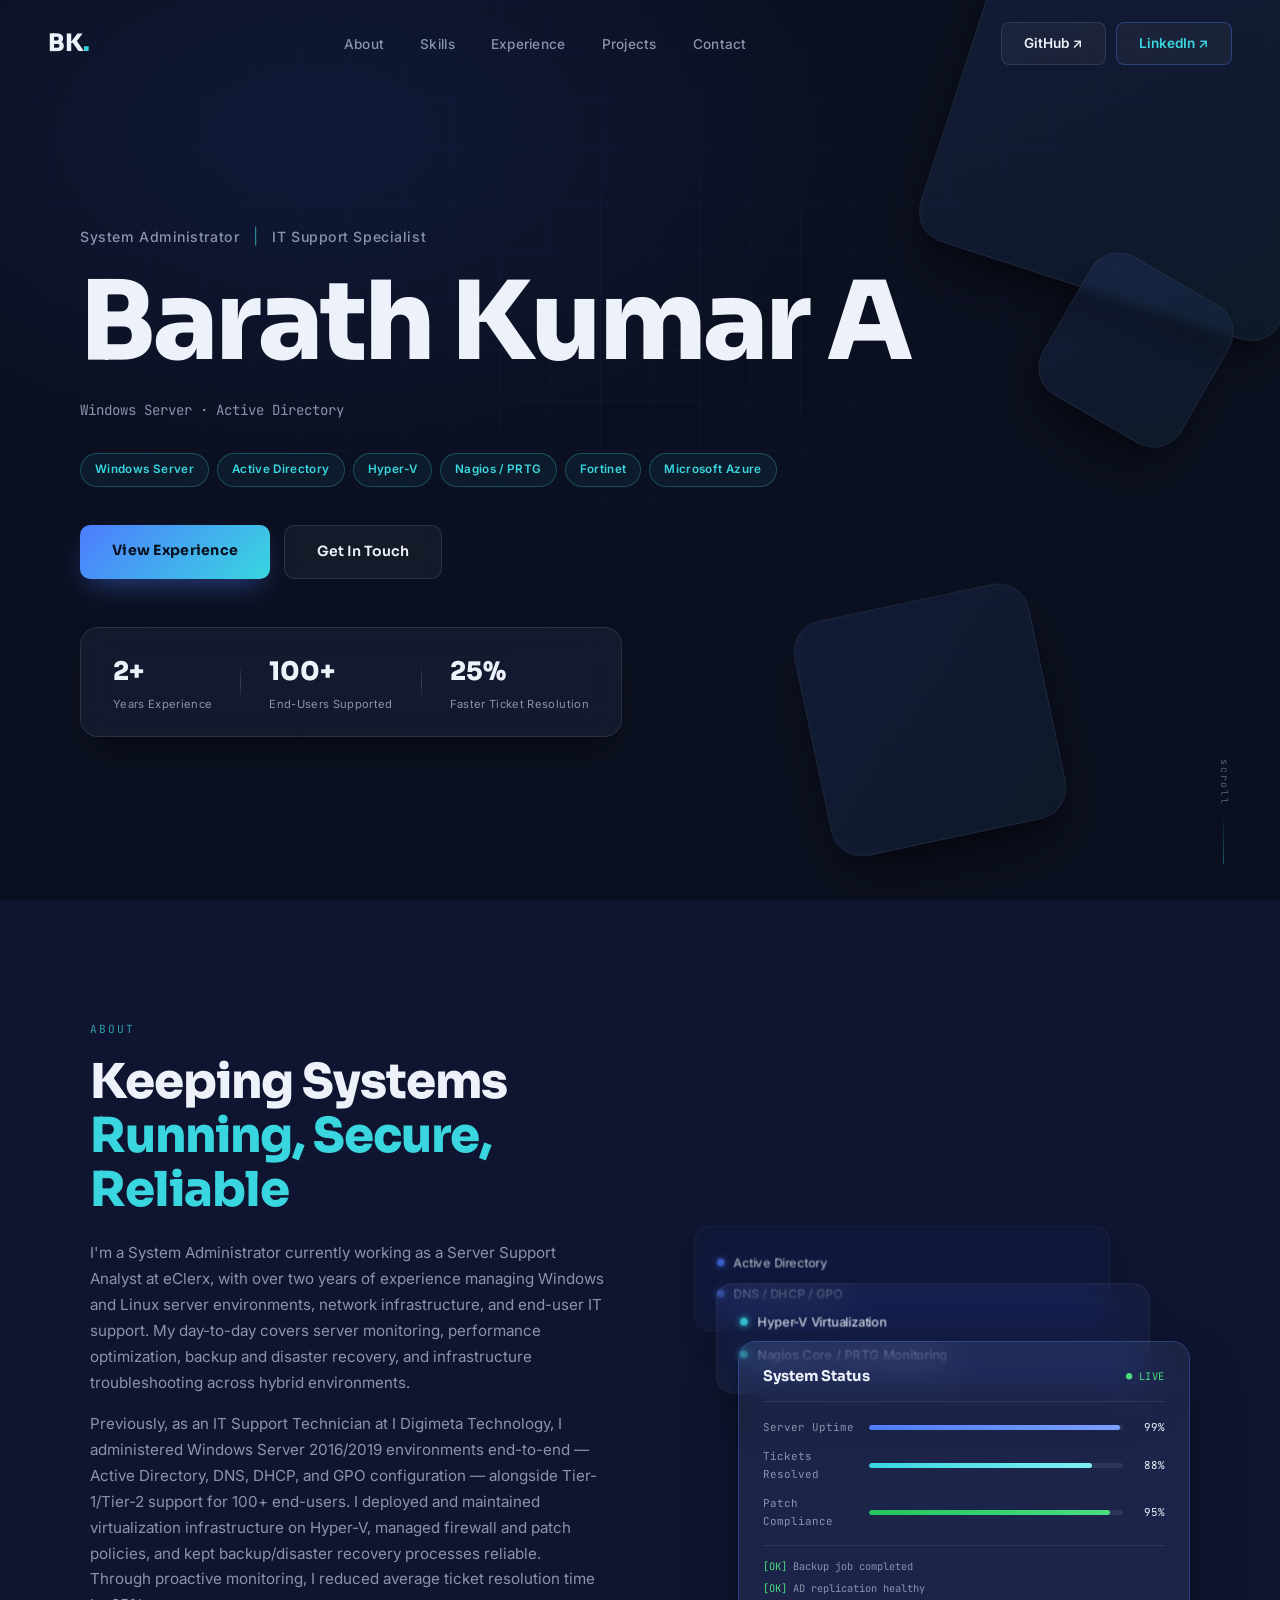
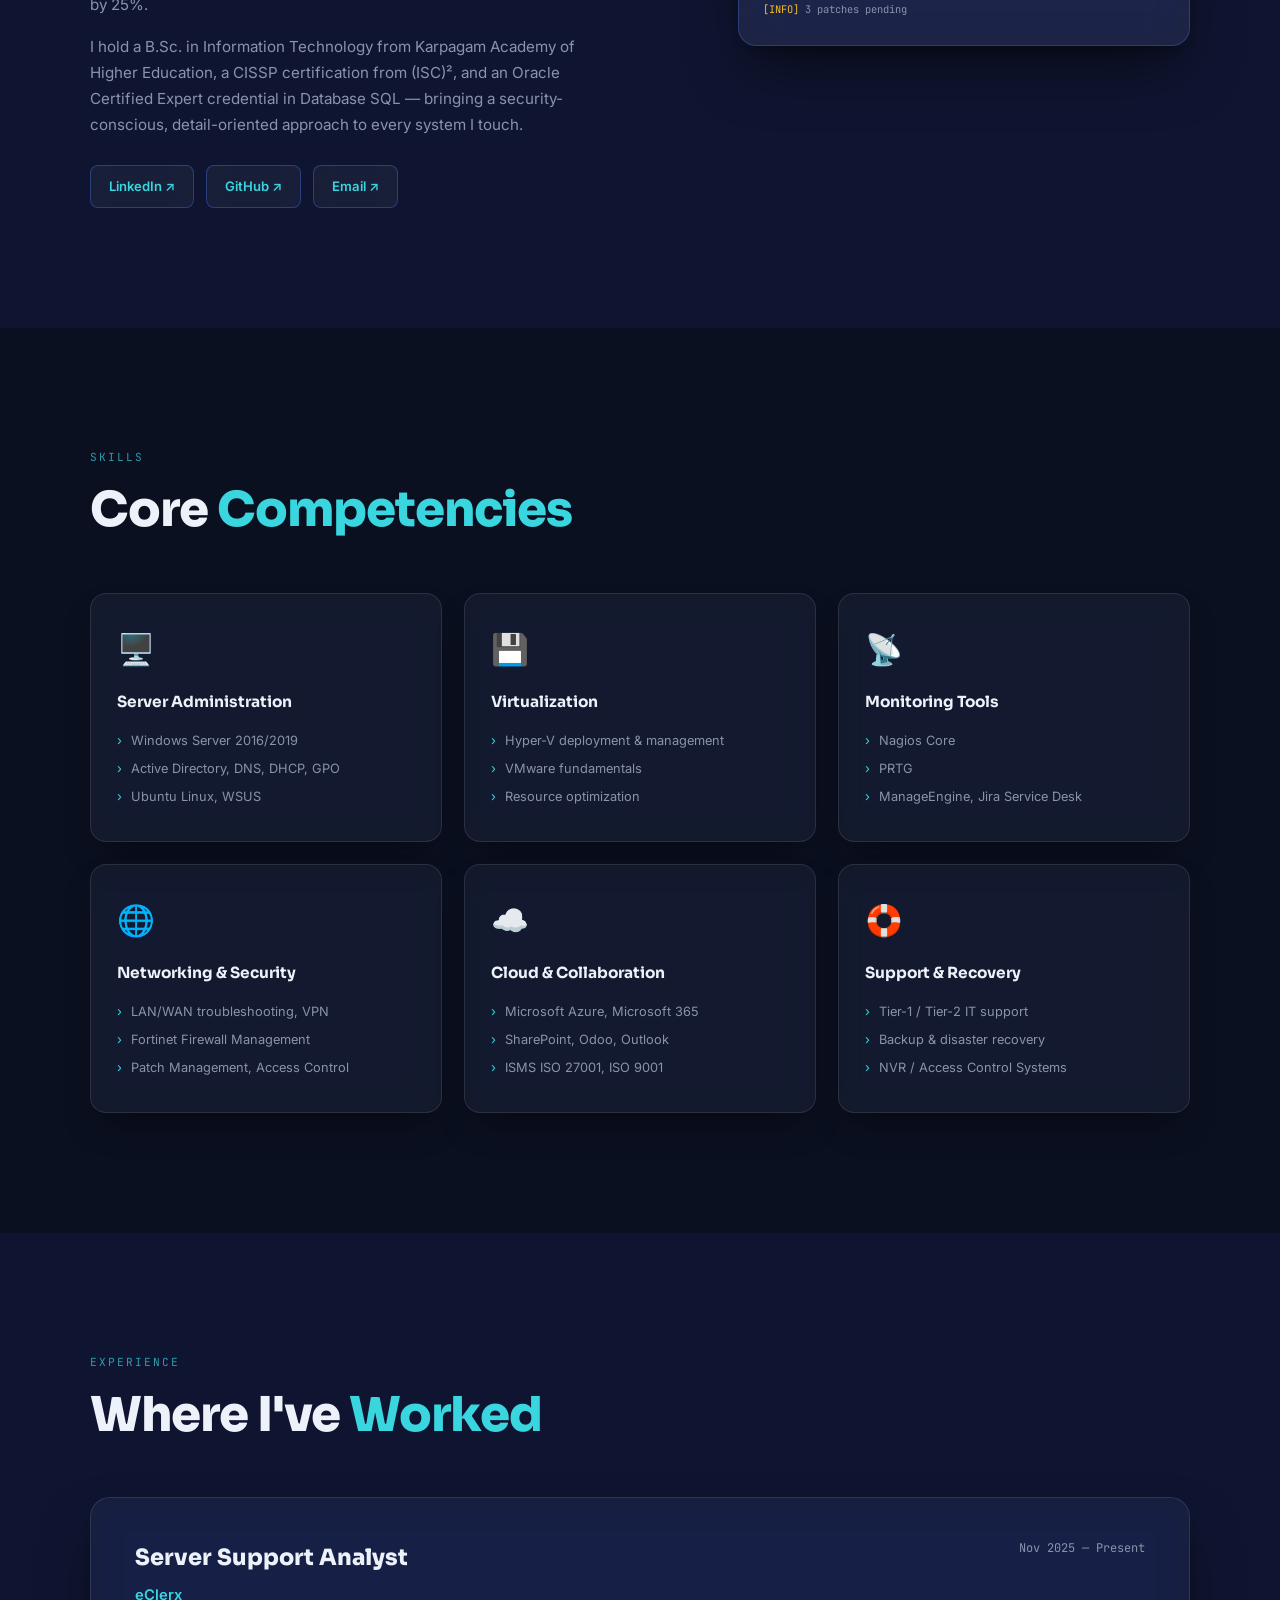
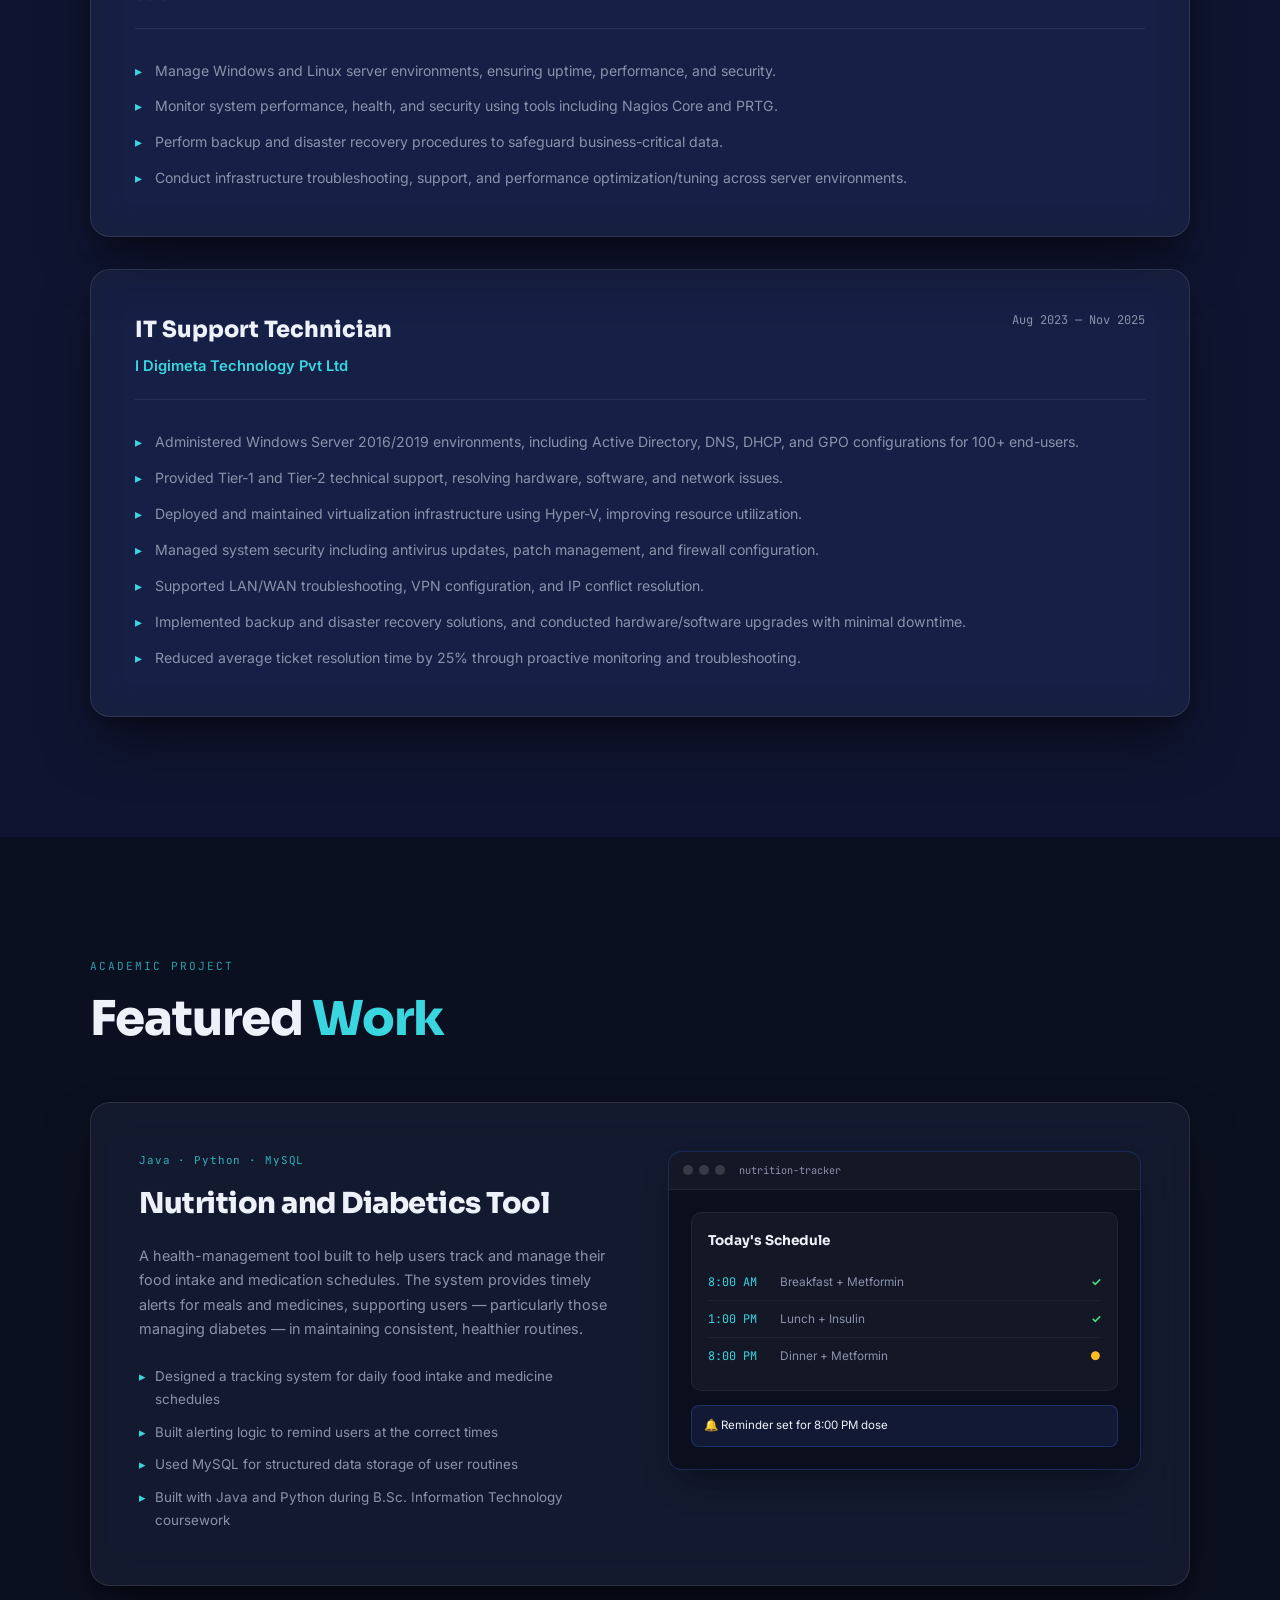
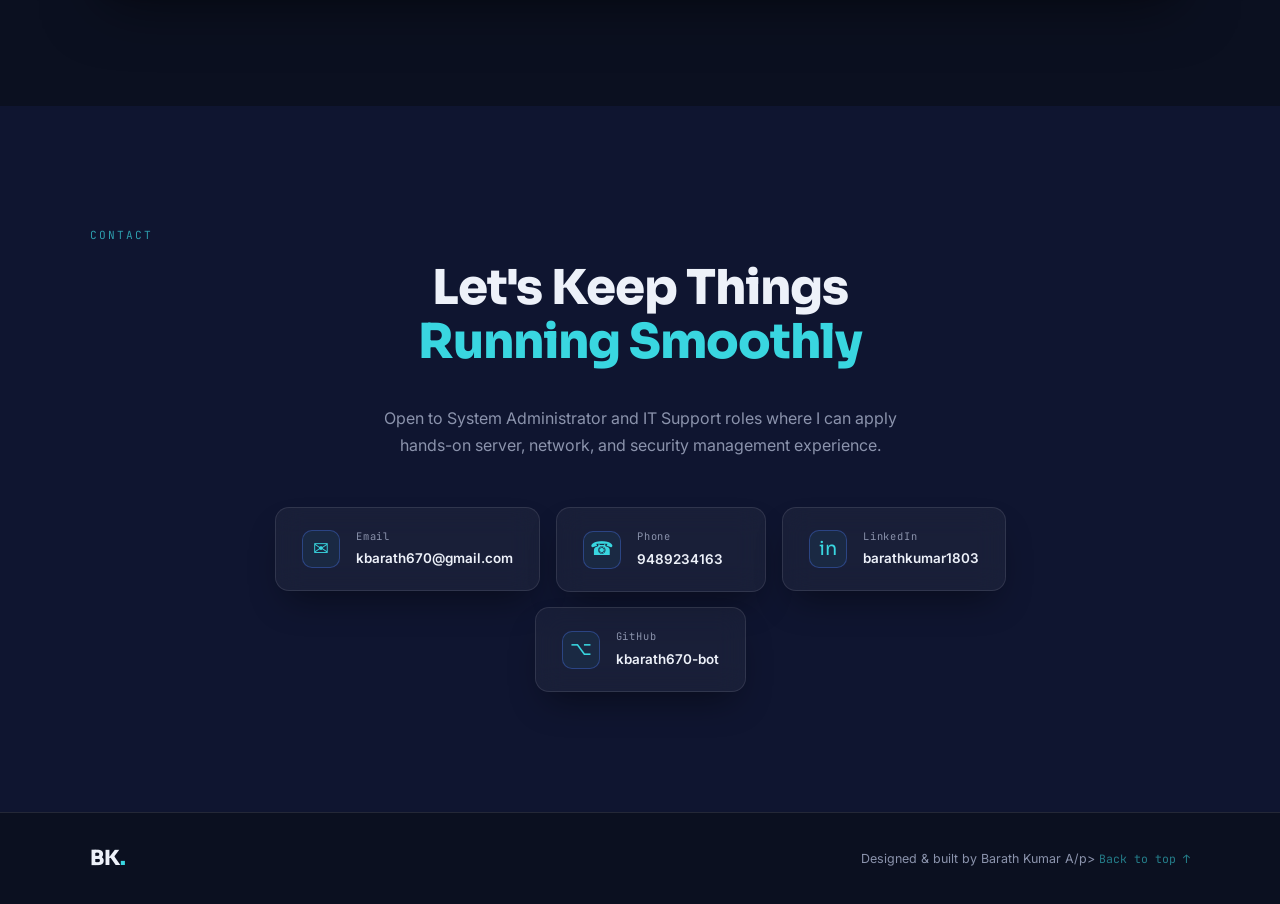
==== index.html @ 14b0d74f "Rename index (1).html to index.html" ====
<!DOCTYPE html>
<html lang="en">
<head>
<meta charset="UTF-8" />
<meta name="viewport" content="width=device-width, initial-scale=1.0" />
<title>Barath Kumar A | System Administrator</title>
<link rel="preconnect" href="https://fonts.googleapis.com" />
<link rel="preconnect" href="https://fonts.gstatic.com" crossorigin />
<link href="https://fonts.googleapis.com/css2?family=Sora:wght@400;500;600;700;800&family=Inter:wght@300;400;500;600&family=JetBrains+Mono:wght@400;500;600&display=swap" rel="stylesheet" />
<link rel="stylesheet" href="style.css" />
</head>
<body>

<!-- NAV -->
<nav id="navbar">
  <div class="nav-logo">BK<span class="dot">.</span></div>
  <ul class="nav-links">
    <li><a href="#about">About</a></li>
    <li><a href="#skills">Skills</a></li>
    <li><a href="#experience">Experience</a></li>
    <li><a href="#projects">Projects</a></li>
    <li><a href="#contact">Contact</a></li>
  </ul>
  <div class="nav-link-group">
    <a href="https://github.com/kbarath670-bot" target="_blank" class="nav-cta secondary">GitHub ↗</a>
    <a href="https://linkedin.com/in/barathkumar1803" target="_blank" class="nav-cta">LinkedIn ↗</a>
  </div>
</nav>

<!-- HERO -->
<section id="hero">
  <div class="hero-bg">
    <div class="glass-shape shape-1"></div>
    <div class="glass-shape shape-2"></div>
    <div class="glass-shape shape-3"></div>
    <div class="grid-overlay"></div>
  </div>

  <div class="hero-content">
    <div class="hero-role-line">
      <span class="role-tag">System Administrator</span>
      <span class="role-divider">|</span>
      <span class="role-tag">IT Support Specialist</span>
    </div>
    <h1 class="hero-title">Barath Kumar A</h1>
    <p class="hero-subtitle" id="typed-text"></p>

    <div class="hero-badges">
      <span class="badge">Windows Server</span>
      <span class="badge">Active Directory</span>
      <span class="badge">Hyper-V</span>
      <span class="badge">Nagios / PRTG</span>
      <span class="badge">Fortinet</span>
      <span class="badge">Microsoft Azure</span>
    </div>

    <div class="hero-cta-group">
      <a href="#experience" class="btn-primary">View Experience</a>
      <a href="mailto:kbarath670@gmail.com" class="btn-ghost">Get In Touch</a>
    </div>

    <!-- Floating glass stat panel -->
    <div class="stat-panel">
      <div class="stat-item">
        <span class="stat-num">2+</span>
        <span class="stat-label">Years Experience</span>
      </div>
      <div class="stat-divider"></div>
      <div class="stat-item">
        <span class="stat-num">100+</span>
        <span class="stat-label">End-Users Supported</span>
      </div>
      <div class="stat-divider"></div>
      <div class="stat-item">
        <span class="stat-num">25%</span>
        <span class="stat-label">Faster Ticket Resolution</span>
      </div>
    </div>
  </div>

  <div class="scroll-hint">
    <span>scroll</span>
    <div class="scroll-line"></div>
  </div>
</section>

<!-- ABOUT -->
<section id="about">
  <div class="container">
    <div class="section-label">About</div>
    <div class="about-grid">
      <div class="about-text">
        <h2 class="section-title">Keeping Systems<br/><span class="accent">Running, Secure, Reliable</span></h2>
        <p>I'm a System Administrator currently working as a Server Support Analyst at eClerx, with over two years of experience managing Windows and Linux server environments, network infrastructure, and end-user IT support. My day-to-day covers server monitoring, performance optimization, backup and disaster recovery, and infrastructure troubleshooting across hybrid environments.</p>
        <p>Previously, as an IT Support Technician at I Digimeta Technology, I administered Windows Server 2016/2019 environments end-to-end — Active Directory, DNS, DHCP, and GPO configuration — alongside Tier-1/Tier-2 support for 100+ end-users. I deployed and maintained virtualization infrastructure on Hyper-V, managed firewall and patch policies, and kept backup/disaster recovery processes reliable. Through proactive monitoring, I reduced average ticket resolution time by 25%.</p>
        <p>I hold a B.Sc. in Information Technology from Karpagam Academy of Higher Education, a CISSP certification from (ISC)², and an Oracle Certified Expert credential in Database SQL — bringing a security-conscious, detail-oriented approach to every system I touch.</p>
        <div class="about-links">
          <a href="https://linkedin.com/in/barathkumar1803" target="_blank" class="link-pill">LinkedIn ↗</a>
          <a href="https://github.com/kbarath670-bot" target="_blank" class="link-pill">GitHub ↗</a>
          <a href="mailto:kbarath670@gmail.com" class="link-pill">Email ↗</a>
        </div>
      </div>

      <!-- Layered glass panel stack -->
      <div class="glass-stack">
        <div class="glass-panel panel-back">
          <div class="panel-row"><span class="panel-dot dot-blue"></span><span>Active Directory</span></div>
          <div class="panel-row"><span class="panel-dot dot-blue"></span><span>DNS / DHCP / GPO</span></div>
        </div>
        <div class="glass-panel panel-mid">
          <div class="panel-row"><span class="panel-dot dot-cyan"></span><span>Hyper-V Virtualization</span></div>
          <div class="panel-row"><span class="panel-dot dot-cyan"></span><span>Nagios Core / PRTG Monitoring</span></div>
        </div>
        <div class="glass-panel panel-front">
          <div class="panel-header">
            <span class="panel-title">System Status</span>
            <span class="panel-live">● LIVE</span>
          </div>
          <div class="panel-metric">
            <span class="pm-label">Server Uptime</span>
            <div class="pm-bar"><div class="pm-fill" style="--w:99%"></div></div>
            <span class="pm-val">99%</span>
          </div>
          <div class="panel-metric">
            <span class="pm-label">Tickets Resolved</span>
            <div class="pm-bar"><div class="pm-fill cyan" style="--w:88%"></div></div>
            <span class="pm-val">88%</span>
          </div>
          <div class="panel-metric">
            <span class="pm-label">Patch Compliance</span>
            <div class="pm-bar"><div class="pm-fill green" style="--w:95%"></div></div>
            <span class="pm-val">95%</span>
          </div>
          <div class="panel-log">
            <p><span class="log-ok">[OK]</span> Backup job completed</p>
            <p><span class="log-ok">[OK]</span> AD replication healthy</p>
            <p><span class="log-warn">[INFO]</span> 3 patches pending</p>
          </div>
        </div>
      </div>
    </div>
  </div>
</section>

<!-- SKILLS -->
<section id="skills">
  <div class="container">
    <div class="section-label">Skills</div>
    <h2 class="section-title">Core <span class="accent">Competencies</span></h2>

    <div class="skills-grid">

      <div class="skill-card">
        <div class="skill-glow"></div>
        <div class="skill-icon">🖥️</div>
        <h3>Server Administration</h3>
        <ul>
          <li>Windows Server 2016/2019</li>
          <li>Active Directory, DNS, DHCP, GPO</li>
          <li>Ubuntu Linux, WSUS</li>
        </ul>
      </div>

      <div class="skill-card">
        <div class="skill-glow"></div>
        <div class="skill-icon">💾</div>
        <h3>Virtualization</h3>
        <ul>
          <li>Hyper-V deployment & management</li>
          <li>VMware fundamentals</li>
          <li>Resource optimization</li>
        </ul>
      </div>

      <div class="skill-card">
        <div class="skill-glow"></div>
        <div class="skill-icon">📡</div>
        <h3>Monitoring Tools</h3>
        <ul>
          <li>Nagios Core</li>
          <li>PRTG</li>
          <li>ManageEngine, Jira Service Desk</li>
        </ul>
      </div>

      <div class="skill-card">
        <div class="skill-glow"></div>
        <div class="skill-icon">🌐</div>
        <h3>Networking & Security</h3>
        <ul>
          <li>LAN/WAN troubleshooting, VPN</li>
          <li>Fortinet Firewall Management</li>
          <li>Patch Management, Access Control</li>
        </ul>
      </div>

      <div class="skill-card">
        <div class="skill-glow"></div>
        <div class="skill-icon">☁️</div>
        <h3>Cloud & Collaboration</h3>
        <ul>
          <li>Microsoft Azure, Microsoft 365</li>
          <li>SharePoint, Odoo, Outlook</li>
          <li>ISMS ISO 27001, ISO 9001</li>
        </ul>
      </div>

      <div class="skill-card">
        <div class="skill-glow"></div>
        <div class="skill-icon">🛟</div>
        <h3>Support & Recovery</h3>
        <ul>
          <li>Tier-1 / Tier-2 IT support</li>
          <li>Backup & disaster recovery</li>
          <li>NVR / Access Control Systems</li>
        </ul>
      </div>

    </div>
  </div>
</section>

<!-- EXPERIENCE -->
<section id="experience">
  <div class="container">
    <div class="section-label">Experience</div>
    <h2 class="section-title">Where I've <span class="accent">Worked</span></h2>

    <div class="timeline-card">
      <div class="timeline-glass">
        <div class="tl-header">
          <div>
            <h3 class="tl-role">Server Support Analyst</h3>
            <p class="tl-company">eClerx</p>
          </div>
          <span class="tl-dates">Nov 2025 — Present</span>
        </div>
        <ul class="tl-list">
          <li>Manage Windows and Linux server environments, ensuring uptime, performance, and security.</li>
          <li>Monitor system performance, health, and security using tools including Nagios Core and PRTG.</li>
          <li>Perform backup and disaster recovery procedures to safeguard business-critical data.</li>
          <li>Conduct infrastructure troubleshooting, support, and performance optimization/tuning across server environments.</li>
        </ul>
      </div>
    </div>

    <div class="timeline-card" style="margin-top:32px">
      <div class="timeline-glass">
        <div class="tl-header">
          <div>
            <h3 class="tl-role">IT Support Technician</h3>
            <p class="tl-company">I Digimeta Technology Pvt Ltd</p>
          </div>
          <span class="tl-dates">Aug 2023 — Nov 2025</span>
        </div>
        <ul class="tl-list">
          <li>Administered Windows Server 2016/2019 environments, including Active Directory, DNS, DHCP, and GPO configurations for 100+ end-users.</li>
          <li>Provided Tier-1 and Tier-2 technical support, resolving hardware, software, and network issues.</li>
          <li>Deployed and maintained virtualization infrastructure using Hyper-V, improving resource utilization.</li>
          <li>Managed system security including antivirus updates, patch management, and firewall configuration.</li>
          <li>Supported LAN/WAN troubleshooting, VPN configuration, and IP conflict resolution.</li>
          <li>Implemented backup and disaster recovery solutions, and conducted hardware/software upgrades with minimal downtime.</li>
          <li>Reduced average ticket resolution time by 25% through proactive monitoring and troubleshooting.</li>
        </ul>
      </div>
    </div>
  </div>
</section>

<!-- PROJECTS -->
<section id="projects">
  <div class="container">
    <div class="section-label">Academic Project</div>
    <h2 class="section-title">Featured <span class="accent">Work</span></h2>

    <div class="project-featured">
      <div class="project-meta">
        <span class="project-tag">Java · Python · MySQL</span>
        <h3 class="project-name">Nutrition and Diabetics Tool</h3>
        <p class="project-desc">A health-management tool built to help users track and manage their food intake and medication schedules. The system provides timely alerts for meals and medicines, supporting users — particularly those managing diabetes — in maintaining consistent, healthier routines.</p>
        <ul class="project-highlights">
          <li>Designed a tracking system for daily food intake and medicine schedules</li>
          <li>Built alerting logic to remind users at the correct times</li>
          <li>Used MySQL for structured data storage of user routines</li>
          <li>Built with Java and Python during B.Sc. Information Technology coursework</li>
        </ul>
      </div>
      <div class="project-visual">
        <div class="app-mockup">
          <div class="app-bar">
            <span class="m-dot"></span><span class="m-dot"></span><span class="m-dot"></span>
            <span class="m-url">nutrition-tracker</span>
          </div>
          <div class="app-screen">
            <div class="app-card">
              <p class="app-card-title">Today's Schedule</p>
              <div class="app-row"><span class="app-time">8:00 AM</span><span class="app-task">Breakfast + Metformin</span><span class="app-check">✓</span></div>
              <div class="app-row"><span class="app-time">1:00 PM</span><span class="app-task">Lunch + Insulin</span><span class="app-check">✓</span></div>
              <div class="app-row"><span class="app-time">8:00 PM</span><span class="app-task">Dinner + Metformin</span><span class="app-check pending">●</span></div>
            </div>
            <div class="app-alert">🔔 Reminder set for 8:00 PM dose</div>
          </div>
        </div>
      </div>
    </div>
  </div>
</section>

<!-- CONTACT -->
<section id="contact">
  <div class="container">
    <div class="section-label">Contact</div>
    <div class="contact-inner">
      <h2 class="section-title contact-title">Let's Keep Things<br/><span class="accent">Running Smoothly</span></h2>
      <p class="contact-sub">Open to System Administrator and IT Support roles where I can apply hands-on server, network, and security management experience.</p>
      <div class="contact-links">
        <a href="mailto:kbarath670@gmail.com" class="contact-card">
          <span class="contact-icon">✉</span>
          <div><p class="contact-type">Email</p><p class="contact-val">kbarath670@gmail.com</p></div>
        </a>
        <a href="tel:9489234163" class="contact-card">
          <span class="contact-icon">☎</span>
          <div><p class="contact-type">Phone</p><p class="contact-val">9489234163</p></div>
        </a>
        <a href="https://linkedin.com/in/barathkumar1803" target="_blank" class="contact-card">
          <span class="contact-icon">in</span>
          <div><p class="contact-type">LinkedIn</p><p class="contact-val">barathkumar1803</p></div>
        </a>
        <a href="https://github.com/kbarath670-bot" target="_blank" class="contact-card">
          <span class="contact-icon">⌥</span>
          <div><p class="contact-type">GitHub</p><p class="contact-val">kbarath670-bot</p></div>
        </a>
      </div>
    </div>
  </div>
</section>

<footer>
  <div class="container footer-inner">
    <span class="footer-logo">BK<span class="dot">.</span></span>
    <p class="footer-copy">Designed & built by Barath Kumar A/p>
    <a href="#hero" class="footer-top">Back to top ↑</a>
  </div>
</footer>

<script src="script.js"></script>
</body>
</html>
---- style.css ----
*,*::before,*::after{box-sizing:border-box;margin:0;padding:0}
:root{
  --navy:#0B1020;
  --navy2:#0F1530;
  --navy3:#161D3D;
  --blue:#4D7CFE;
  --cyan:#39D6E0;
  --white:#EDF1F9;
  --muted:#8B93AC;
  --glass-bg:rgba(255,255,255,0.045);
  --glass-bg2:rgba(255,255,255,0.07);
  --glass-border:rgba(255,255,255,0.10);
  --glass-border-strong:rgba(77,124,254,0.35);
  --shadow-deep:0 30px 60px -15px rgba(0,0,0,0.55),0 10px 20px -8px rgba(0,0,0,0.4);
  --shadow-mid:0 18px 36px -12px rgba(0,0,0,0.45);
}
html{scroll-behavior:smooth}
body{background:var(--navy);color:var(--white);font-family:'Inter',sans-serif;font-size:16px;line-height:1.7;overflow-x:hidden}
a{text-decoration:none;color:inherit}
ul{list-style:none}
.container{max-width:1180px;margin:0 auto;padding:0 40px}
.accent{color:var(--cyan)}
.dot{color:var(--cyan)}

/* NAV */
#navbar{position:fixed;top:0;left:0;right:0;z-index:100;display:flex;align-items:center;justify-content:space-between;padding:22px 48px;transition:background .4s,backdrop-filter .4s}
#navbar.scrolled{background:rgba(11,16,32,0.85);backdrop-filter:blur(20px) saturate(140%);border-bottom:1px solid var(--glass-border);box-shadow:0 8px 32px rgba(0,0,0,0.3)}
.nav-logo{font-family:'Sora',sans-serif;font-size:1.5rem;font-weight:800;letter-spacing:-.5px}
.nav-links{display:flex;gap:36px}
.nav-links a{font-family:'Inter',sans-serif;font-size:.85rem;font-weight:500;color:var(--muted);letter-spacing:.02em;transition:color .2s}
.nav-links a:hover{color:var(--white)}
.nav-cta{font-family:'Inter',sans-serif;font-size:.85rem;font-weight:600;color:var(--cyan);border:1px solid var(--glass-border-strong);padding:9px 22px;border-radius:8px;background:var(--glass-bg);backdrop-filter:blur(10px);transition:background .2s,border-color .2s,transform .2s}
.nav-cta:hover{background:var(--glass-bg2);border-color:var(--cyan);transform:translateY(-1px)}
.nav-link-group{display:flex;gap:10px}
.nav-cta.secondary{color:var(--white);border-color:var(--glass-border)}
.nav-cta.secondary:hover{border-color:var(--cyan);color:var(--cyan)}

/* HERO */
#hero{position:relative;min-height:100vh;display:flex;align-items:center;overflow:hidden;padding:140px 0 80px}
.hero-bg{position:absolute;inset:0;z-index:0;overflow:hidden;background:radial-gradient(ellipse 70% 60% at 25% 15%,#16215080 0%,var(--navy) 60%),var(--navy)}
.grid-overlay{position:absolute;inset:0;background-image:linear-gradient(rgba(77,124,254,0.06) 1px,transparent 1px),linear-gradient(90deg,rgba(77,124,254,0.06) 1px,transparent 1px);background-size:50px 50px;mask-image:radial-gradient(ellipse 70% 70% at 50% 35%,black 0%,transparent 80%)}
.glass-shape{position:absolute;border-radius:32px;background:linear-gradient(135deg,rgba(77,124,254,0.10),rgba(57,214,224,0.04));border:1px solid rgba(255,255,255,0.06);backdrop-filter:blur(6px);box-shadow:var(--shadow-deep)}
.shape-1{width:380px;height:380px;top:-80px;right:-60px;transform:rotate(18deg);animation:float1 14s ease-in-out infinite}
.shape-2{width:240px;height:240px;bottom:60px;right:18%;transform:rotate(-12deg);animation:float2 11s ease-in-out infinite}
.shape-3{width:160px;height:160px;top:30%;right:5%;transform:rotate(30deg);animation:float3 16s ease-in-out infinite}
@keyframes float1{0%,100%{transform:translate(0,0) rotate(18deg)}50%{transform:translate(-18px,22px) rotate(22deg)}}
@keyframes float2{0%,100%{transform:translate(0,0) rotate(-12deg)}50%{transform:translate(14px,-16px) rotate(-8deg)}}
@keyframes float3{0%,100%{transform:translate(0,0) rotate(30deg)}50%{transform:translate(-12px,-10px) rotate(34deg)}}

.hero-content{position:relative;z-index:2;padding:0 80px;max-width:1000px}
.hero-role-line{display:flex;align-items:center;gap:14px;margin-bottom:18px}
.role-tag{font-size:.88rem;font-weight:500;color:var(--muted);letter-spacing:.04em}
.role-divider{color:var(--cyan);font-size:1rem;opacity:.6}
.hero-title{font-family:'Sora',sans-serif;font-size:clamp(3.6rem,8.5vw,7.2rem);font-weight:800;line-height:1.0;letter-spacing:-3px;margin-bottom:22px;white-space:nowrap}
.hero-subtitle{font-family:'JetBrains Mono',monospace;font-size:.88rem;color:var(--muted);margin-bottom:30px;min-height:1.5em}
.hero-badges{display:flex;flex-wrap:wrap;gap:8px;margin-bottom:38px}
.badge{font-size:.73rem;font-weight:600;color:var(--cyan);border:1px solid rgba(57,214,224,0.28);padding:6px 14px;border-radius:20px;letter-spacing:.03em;background:rgba(57,214,224,0.06);backdrop-filter:blur(8px)}
.hero-cta-group{display:flex;gap:14px;flex-wrap:wrap;margin-bottom:48px}
.btn-primary{font-family:'Sora',sans-serif;font-weight:700;font-size:.88rem;background:linear-gradient(135deg,var(--blue),var(--cyan));color:#06101f;padding:14px 32px;border-radius:10px;letter-spacing:.02em;box-shadow:0 12px 28px -8px rgba(77,124,254,0.45);transition:transform .2s,box-shadow .2s}
.btn-primary:hover{transform:translateY(-2px);box-shadow:0 16px 34px -8px rgba(77,124,254,0.55)}
.btn-ghost{font-family:'Sora',sans-serif;font-weight:600;font-size:.88rem;border:1px solid var(--glass-border);color:var(--white);padding:14px 32px;border-radius:10px;background:var(--glass-bg);backdrop-filter:blur(10px);transition:border-color .2s,background .2s}
.btn-ghost:hover{border-color:var(--cyan);background:var(--glass-bg2)}

/* Floating glass stat panel */
.stat-panel{display:flex;align-items:center;gap:28px;background:var(--glass-bg);border:1px solid var(--glass-border);border-radius:18px;padding:22px 32px;backdrop-filter:blur(16px) saturate(140%);box-shadow:var(--shadow-mid);max-width:fit-content}
.stat-item{display:flex;flex-direction:column;gap:2px}
.stat-num{font-family:'Sora',sans-serif;font-size:1.6rem;font-weight:800;color:var(--white)}
.stat-label{font-size:.7rem;color:var(--muted);letter-spacing:.03em;white-space:nowrap}
.stat-divider{width:1px;height:34px;background:linear-gradient(to bottom,transparent,rgba(255,255,255,0.18),transparent)}

.scroll-hint{position:absolute;bottom:36px;right:48px;z-index:2;display:flex;flex-direction:column;align-items:center;gap:8px;opacity:.35}
.scroll-hint span{font-family:'JetBrains Mono',monospace;font-size:.62rem;letter-spacing:.18em;writing-mode:vertical-rl;color:var(--white)}
.scroll-line{width:1px;height:50px;background:linear-gradient(to bottom,transparent,var(--cyan));animation:scrollpulse 2.2s ease-in-out infinite}
@keyframes scrollpulse{0%,100%{opacity:.35;transform:scaleY(1)}50%{opacity:1;transform:scaleY(.65)}}

/* SECTIONS SHARED */
section{padding:120px 0}
.section-label{font-family:'JetBrains Mono',monospace;font-size:.7rem;color:var(--cyan);letter-spacing:.18em;text-transform:uppercase;margin-bottom:16px;opacity:.7}
.section-title{font-family:'Sora',sans-serif;font-size:clamp(2rem,3.8vw,3rem);font-weight:800;line-height:1.12;letter-spacing:-1px;margin-bottom:56px}

/* ABOUT */
#about{background:var(--navy2)}
.about-grid{display:grid;grid-template-columns:1fr 1fr;gap:72px;align-items:center}
.about-text .section-title{margin-bottom:24px}
.about-text p{color:var(--muted);font-size:.95rem;margin-bottom:16px}
.about-links{display:flex;gap:12px;margin-top:28px}
.link-pill{font-size:.82rem;font-weight:600;color:var(--cyan);border:1px solid var(--glass-border-strong);padding:9px 18px;border-radius:8px;background:var(--glass-bg);backdrop-filter:blur(8px);transition:background .2s,border-color .2s}
.link-pill:hover{background:var(--glass-bg2);border-color:var(--cyan)}

/* Layered glass stack - the signature 3D element */
.glass-stack{position:relative;height:420px;display:flex;align-items:center;justify-content:center}
.glass-panel{position:absolute;width:88%;border-radius:18px;border:1px solid var(--glass-border);backdrop-filter:blur(18px) saturate(150%);padding:22px 24px;transition:transform .4s ease}
.panel-back{background:rgba(255,255,255,0.025);top:0;left:0;transform:translate(0,0) scale(0.92);box-shadow:0 20px 40px -20px rgba(0,0,0,0.5);opacity:.7;z-index:1}
.panel-mid{background:rgba(255,255,255,0.045);top:60px;left:6%;transform:scale(0.96);box-shadow:0 26px 50px -18px rgba(0,0,0,0.55);opacity:.88;z-index:2}
.panel-front{background:rgba(255,255,255,0.065);top:120px;left:12%;box-shadow:var(--shadow-deep);z-index:3;border-color:rgba(77,124,254,0.3)}
.glass-stack:hover .panel-back{transform:translate(-10px,-6px) scale(0.92)}
.glass-stack:hover .panel-mid{transform:translate(-5px,-3px) scale(0.96)}
.glass-stack:hover .panel-front{transform:translate(4px,4px)}
.panel-row{display:flex;align-items:center;gap:10px;font-size:.82rem;color:var(--white);padding:6px 0;font-weight:500}
.panel-dot{width:8px;height:8px;border-radius:50%;flex-shrink:0}
.dot-blue{background:var(--blue);box-shadow:0 0 8px var(--blue)}
.dot-cyan{background:var(--cyan);box-shadow:0 0 8px var(--cyan)}
.panel-header{display:flex;justify-content:space-between;align-items:center;margin-bottom:16px;padding-bottom:12px;border-bottom:1px solid rgba(255,255,255,0.08)}
.panel-title{font-family:'Sora',sans-serif;font-weight:700;font-size:.92rem}
.panel-live{font-family:'JetBrains Mono',monospace;font-size:.65rem;color:#4ADE80;letter-spacing:.05em}
.panel-metric{display:flex;align-items:center;gap:10px;margin-bottom:10px}
.pm-label{font-size:.68rem;color:var(--muted);width:96px;flex-shrink:0;font-family:'JetBrains Mono',monospace}
.pm-bar{flex:1;height:5px;background:rgba(255,255,255,0.08);border-radius:3px;overflow:hidden}
.pm-fill{height:100%;width:0;background:linear-gradient(90deg,var(--blue),#7AA0FF);border-radius:3px;transition:width 1.2s ease}
.pm-fill.cyan{background:linear-gradient(90deg,var(--cyan),#7FF0F5)}
.pm-fill.green{background:linear-gradient(90deg,#22C55E,#4ADE80)}
.pm-val{font-family:'JetBrains Mono',monospace;font-size:.68rem;color:var(--white);width:32px;text-align:right}
.panel-log{margin-top:14px;padding-top:12px;border-top:1px solid rgba(255,255,255,0.08);font-family:'JetBrains Mono',monospace;font-size:.65rem}
.panel-log p{margin-bottom:4px;color:var(--muted)}
.log-ok{color:#4ADE80}
.log-warn{color:#FBBF24}

/* SKILLS */
#skills{background:var(--navy)}
.skills-grid{display:grid;grid-template-columns:repeat(3,1fr);gap:22px}
.skill-card{position:relative;background:var(--glass-bg);border:1px solid var(--glass-border);border-radius:16px;padding:30px 26px;backdrop-filter:blur(14px) saturate(140%);box-shadow:var(--shadow-mid);transition:transform .35s ease,box-shadow .35s ease,border-color .35s ease;overflow:hidden}
.skill-card:hover{transform:translateY(-8px);box-shadow:var(--shadow-deep);border-color:rgba(77,124,254,0.35)}
.skill-glow{position:absolute;top:-40%;left:-20%;width:160px;height:160px;background:radial-gradient(circle,rgba(77,124,254,0.16),transparent 70%);opacity:0;transition:opacity .35s}
.skill-card:hover .skill-glow{opacity:1}
.skill-icon{font-size:1.9rem;margin-bottom:14px;position:relative;z-index:1}
.skill-card h3{font-family:'Sora',sans-serif;font-size:.96rem;font-weight:700;color:var(--white);margin-bottom:12px;position:relative;z-index:1}
.skill-card li{font-size:.8rem;color:var(--muted);padding:3px 0;padding-left:14px;position:relative;z-index:1}
.skill-card li::before{content:'›';position:absolute;left:0;color:var(--cyan)}

/* EXPERIENCE */
#experience{background:var(--navy2)}
.timeline-glass{background:var(--glass-bg);border:1px solid var(--glass-border);border-radius:20px;padding:40px 44px;backdrop-filter:blur(18px) saturate(150%);box-shadow:var(--shadow-deep)}
.tl-header{display:flex;justify-content:space-between;align-items:flex-start;margin-bottom:24px;padding-bottom:20px;border-bottom:1px solid rgba(255,255,255,0.08);flex-wrap:wrap;gap:12px}
.tl-role{font-family:'Sora',sans-serif;font-size:1.4rem;font-weight:800;margin-bottom:6px}
.tl-company{color:var(--cyan);font-size:.92rem;font-weight:600}
.tl-dates{font-family:'JetBrains Mono',monospace;font-size:.75rem;color:var(--muted);white-space:nowrap}
.tl-list li{font-size:.88rem;color:var(--muted);padding:6px 0;padding-left:20px;position:relative}
.tl-list li::before{content:'▸';position:absolute;left:0;color:var(--cyan)}

/* PROJECTS */
#projects{background:var(--navy)}
.project-featured{display:grid;grid-template-columns:1fr 1fr;gap:56px;align-items:start;background:var(--glass-bg);border:1px solid var(--glass-border);border-radius:20px;padding:48px;backdrop-filter:blur(16px) saturate(140%);box-shadow:var(--shadow-deep)}
.project-tag{font-family:'JetBrains Mono',monospace;font-size:.68rem;color:var(--cyan);opacity:.8;letter-spacing:.08em;display:block;margin-bottom:10px}
.project-name{font-family:'Sora',sans-serif;font-size:1.8rem;font-weight:800;letter-spacing:-.5px;margin-bottom:16px}
.project-desc{color:var(--muted);font-size:.9rem;margin-bottom:18px}
.project-highlights li{font-size:.84rem;color:var(--muted);padding:5px 0;padding-left:16px;position:relative}
.project-highlights li::before{content:'▸';position:absolute;left:0;color:var(--cyan)}

.app-mockup{background:rgba(10,14,28,0.85);border:1px solid rgba(77,124,254,0.25);border-radius:14px;overflow:hidden;box-shadow:var(--shadow-mid)}
.app-bar{background:rgba(255,255,255,0.04);padding:10px 14px;display:flex;align-items:center;gap:6px;border-bottom:1px solid rgba(255,255,255,0.06)}
.m-dot{width:10px;height:10px;border-radius:50%;background:rgba(255,255,255,0.15);display:inline-block}
.m-url{font-family:'JetBrains Mono',monospace;font-size:.64rem;color:var(--muted);margin-left:8px}
.app-screen{padding:22px}
.app-card{background:rgba(255,255,255,0.04);border:1px solid rgba(255,255,255,0.06);border-radius:10px;padding:16px}
.app-card-title{font-family:'Sora',sans-serif;font-weight:700;font-size:.85rem;margin-bottom:12px;color:var(--white)}
.app-row{display:flex;align-items:center;gap:10px;padding:8px 0;border-bottom:1px solid rgba(255,255,255,0.05);font-size:.74rem}
.app-row:last-child{border-bottom:none}
.app-time{font-family:'JetBrains Mono',monospace;color:var(--cyan);width:62px;flex-shrink:0}
.app-task{color:var(--muted);flex:1}
.app-check{color:#4ADE80;font-weight:700}
.app-check.pending{color:#FBBF24}
.app-alert{margin-top:14px;font-size:.72rem;color:var(--white);background:rgba(77,124,254,0.1);border:1px solid rgba(77,124,254,0.25);border-radius:8px;padding:10px 12px}

/* CONTACT */
#contact{background:var(--navy2)}
.contact-inner{max-width:760px;margin:0 auto;text-align:center}
.contact-title{text-align:center}
.contact-sub{color:var(--muted);font-size:1rem;margin-bottom:48px;max-width:520px;margin-left:auto;margin-right:auto;margin-top:-20px}
.contact-links{display:flex;gap:16px;justify-content:center;flex-wrap:wrap}
.contact-card{display:flex;align-items:center;gap:16px;background:var(--glass-bg);border:1px solid var(--glass-border);border-radius:14px;padding:20px 26px;min-width:210px;text-align:left;backdrop-filter:blur(14px);box-shadow:var(--shadow-mid);transition:transform .25s,box-shadow .25s,border-color .25s}
.contact-card:hover{transform:translateY(-4px);box-shadow:var(--shadow-deep);border-color:rgba(77,124,254,0.35)}
.contact-icon{font-family:'Sora',sans-serif;font-size:1.2rem;color:var(--cyan);width:38px;height:38px;display:flex;align-items:center;justify-content:center;border:1px solid var(--glass-border-strong);border-radius:10px;flex-shrink:0;background:rgba(57,214,224,0.06)}
.contact-type{font-family:'JetBrains Mono',monospace;font-size:.65rem;color:var(--muted);letter-spacing:.08em;margin-bottom:2px}
.contact-val{font-size:.84rem;font-weight:600;color:var(--white)}

/* FOOTER */
footer{background:var(--navy);border-top:1px solid var(--glass-border);padding:28px 0}
.footer-inner{display:flex;align-items:center;justify-content:space-between}
.footer-logo{font-family:'Sora',sans-serif;font-weight:800;font-size:1.3rem}
.footer-copy{font-size:.78rem;color:var(--muted)}
.footer-top{font-family:'JetBrains Mono',monospace;font-size:.72rem;color:var(--cyan);opacity:.55;transition:opacity .2s}
.footer-top:hover{opacity:1}

/* REVEAL */
.reveal{opacity:0;transform:translateY(28px);transition:opacity .65s ease,transform .65s ease}
.reveal.visible{opacity:1;transform:translateY(0)}

/* RESPONSIVE */
@media(max-width:960px){
  .about-grid,.project-featured,.skills-grid{grid-template-columns:1fr}
  .hero-content{padding:0 32px}
  .hero-title{white-space:normal;font-size:clamp(3rem,10vw,5rem)}
  #navbar{padding:16px 24px}
  .nav-links{display:none}
  .contact-links{flex-direction:column;align-items:center}
  .contact-card{width:100%;max-width:340px}
  .footer-inner{flex-direction:column;gap:10px;text-align:center}
  .glass-stack{height:380px;margin-top:20px}
  .stat-panel{flex-wrap:wrap}
}
@media(max-width:600px){
  section{padding:80px 0}
  .stat-panel{padding:18px 22px;gap:18px}
  .glass-panel{padding:18px}
}
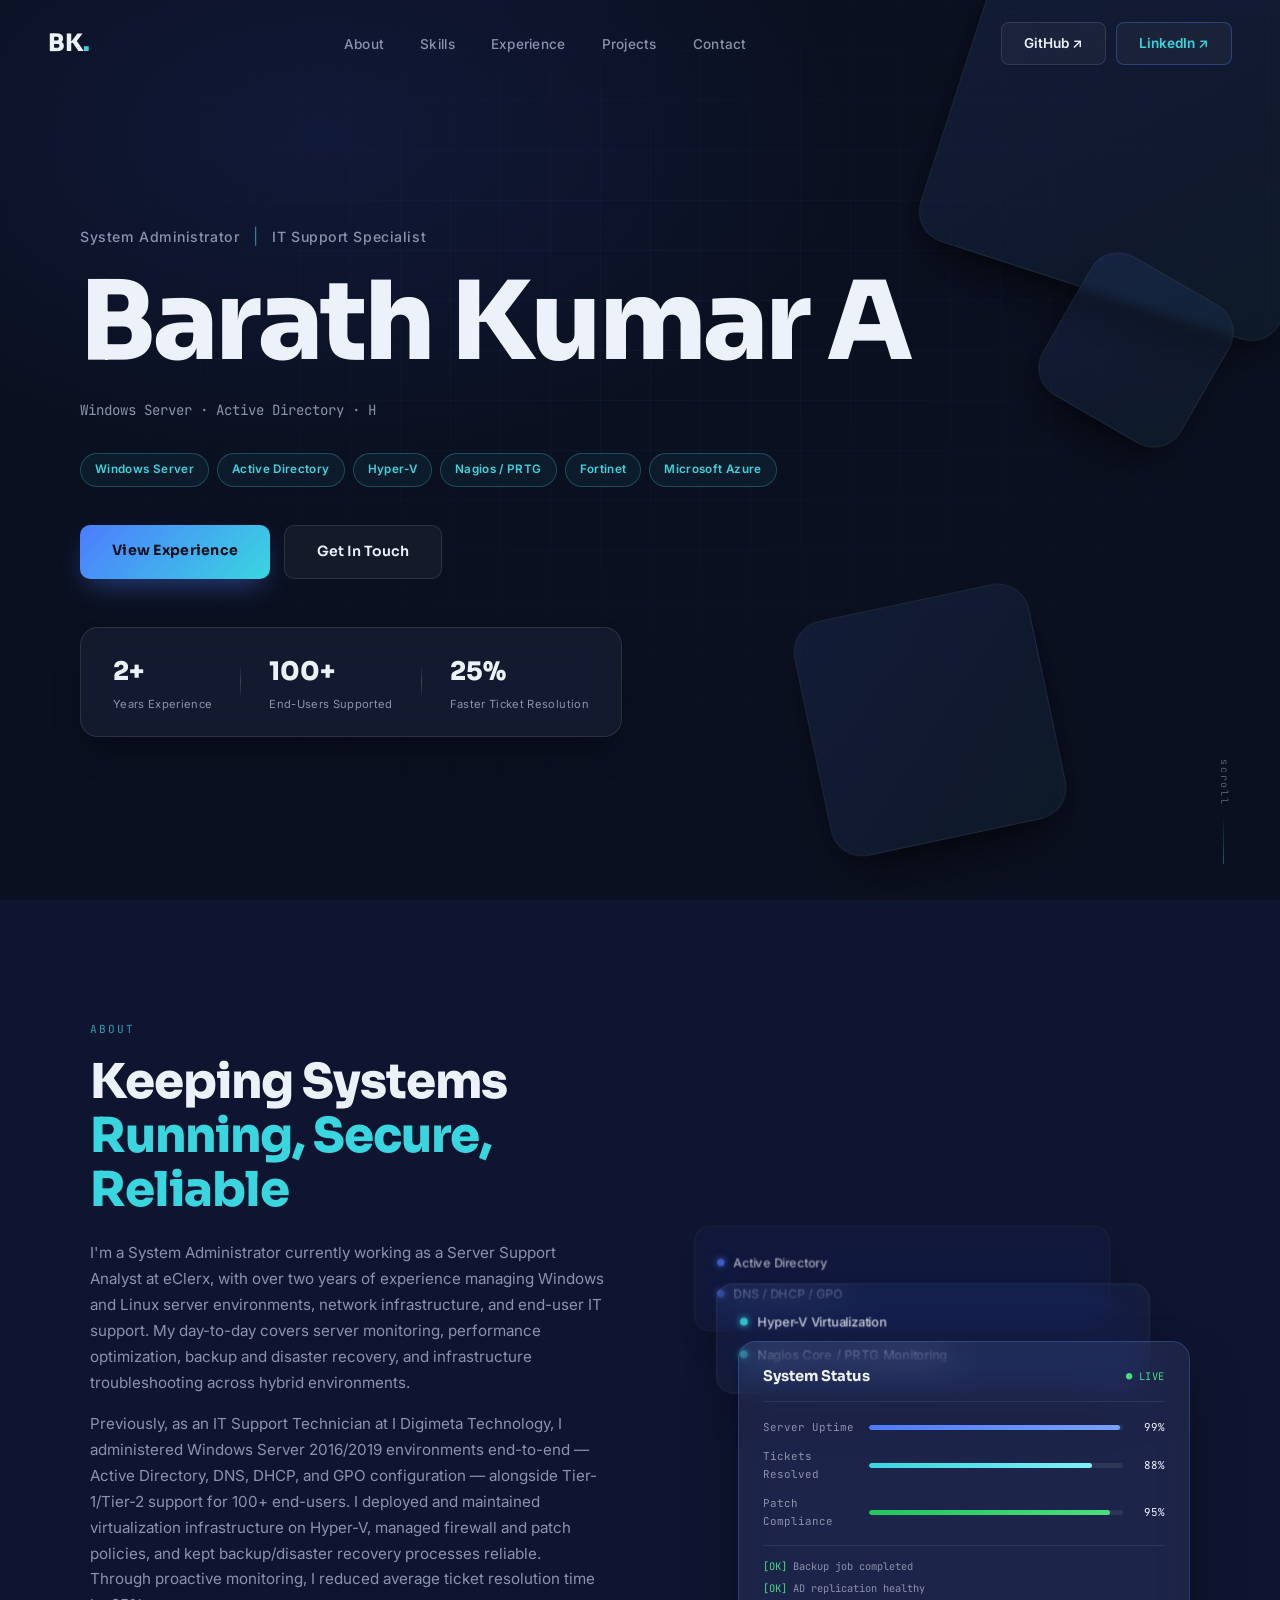
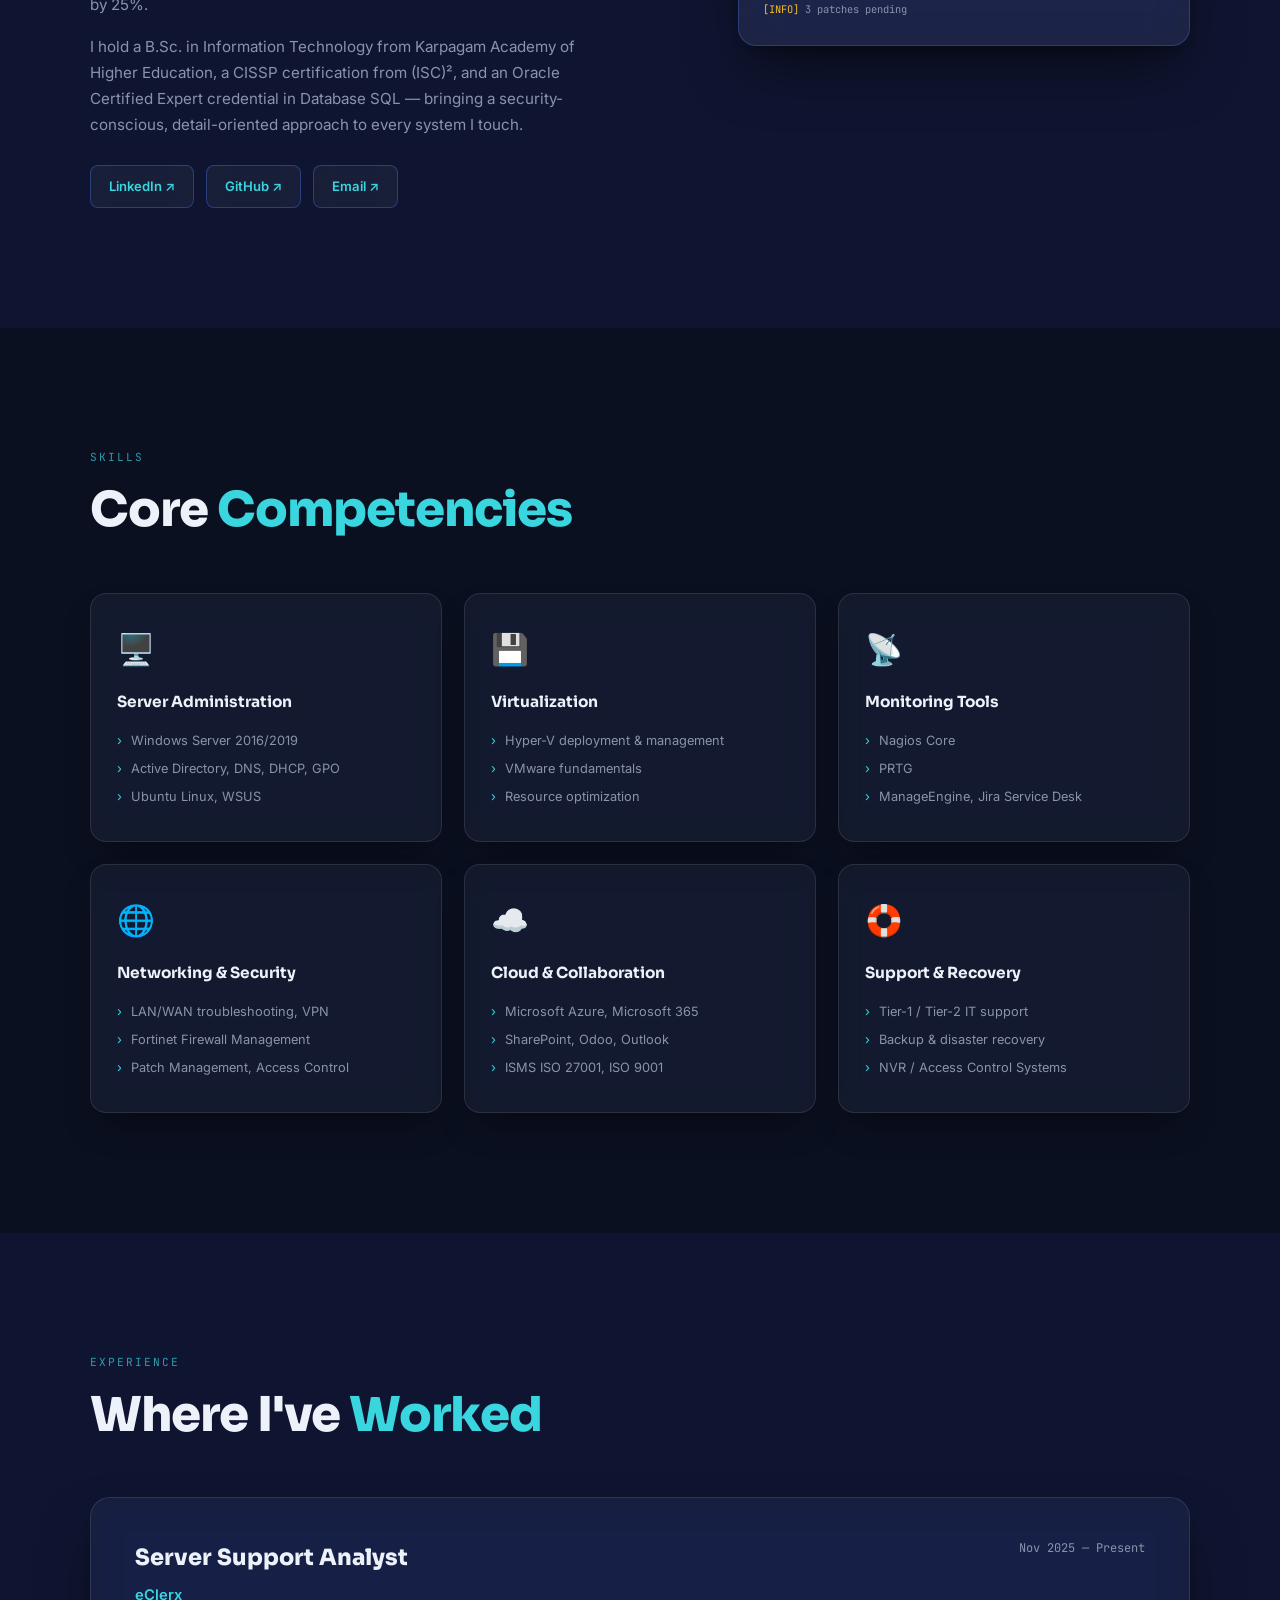
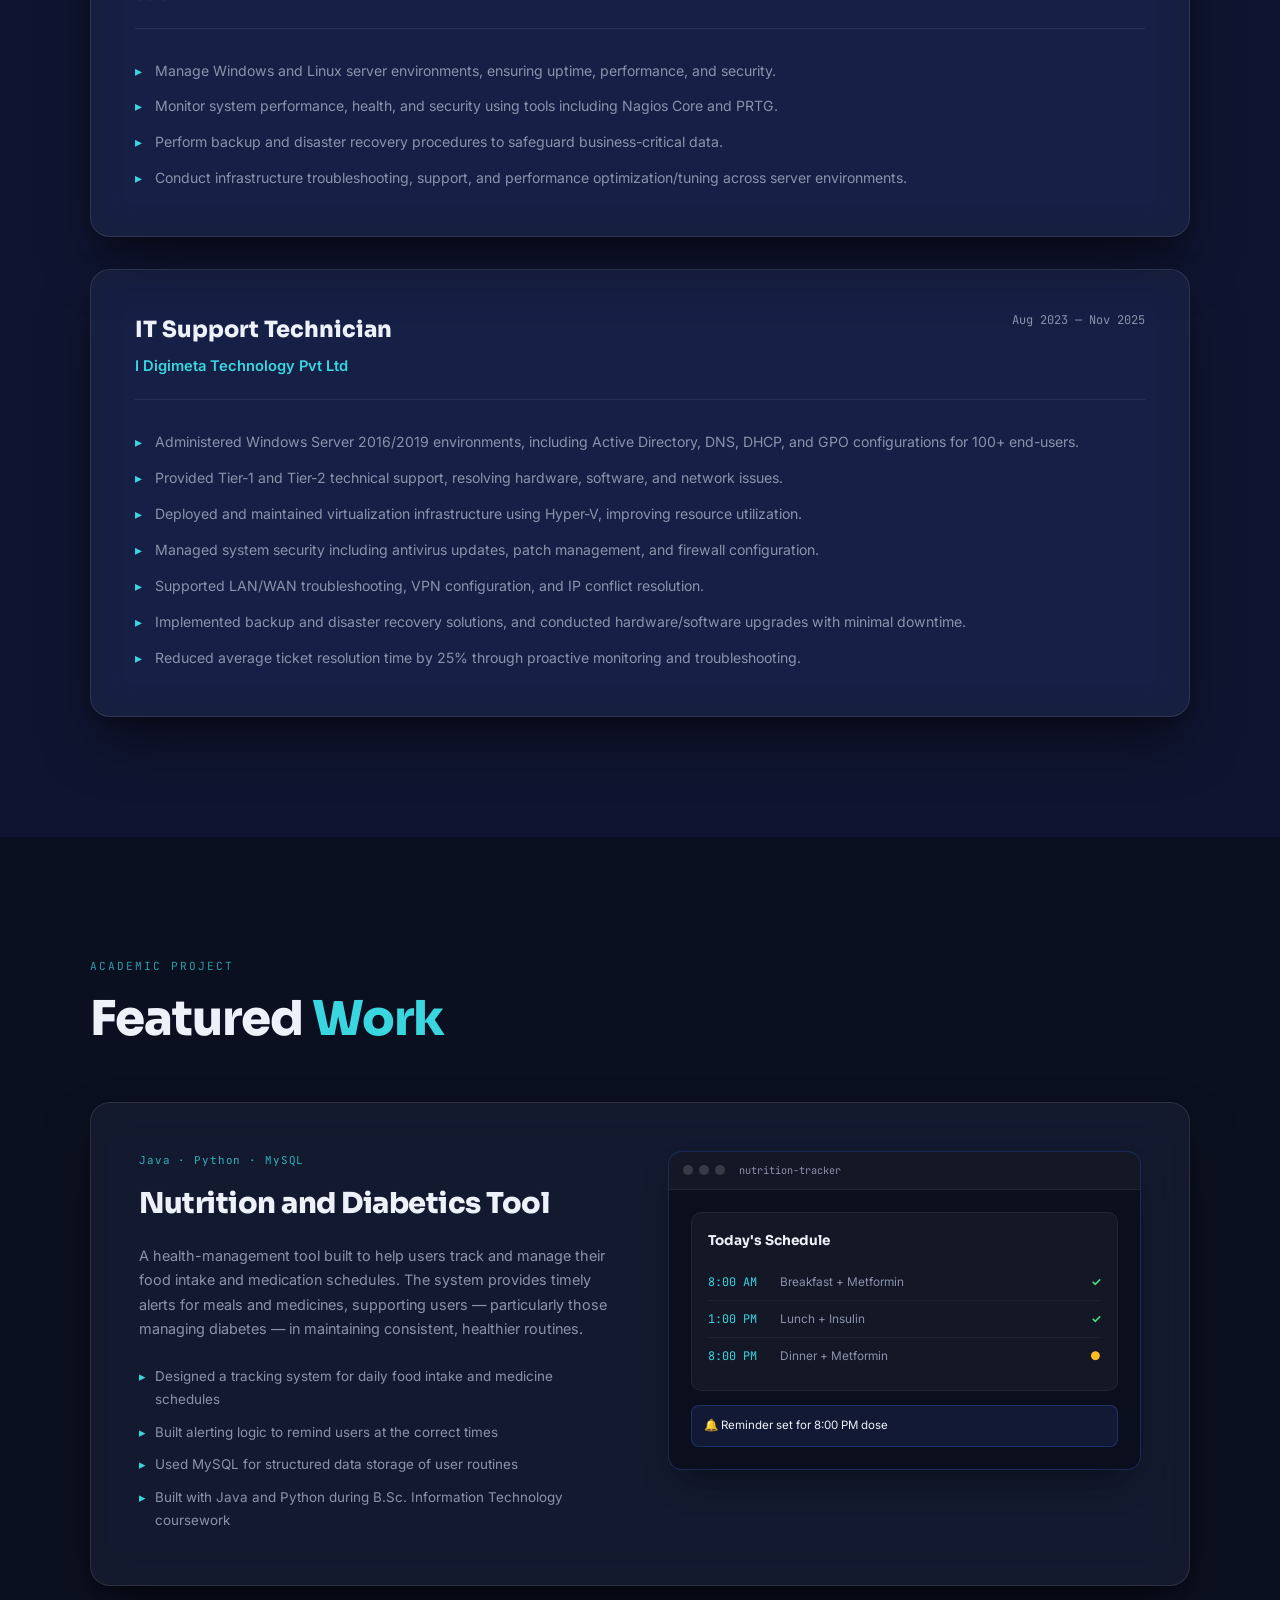
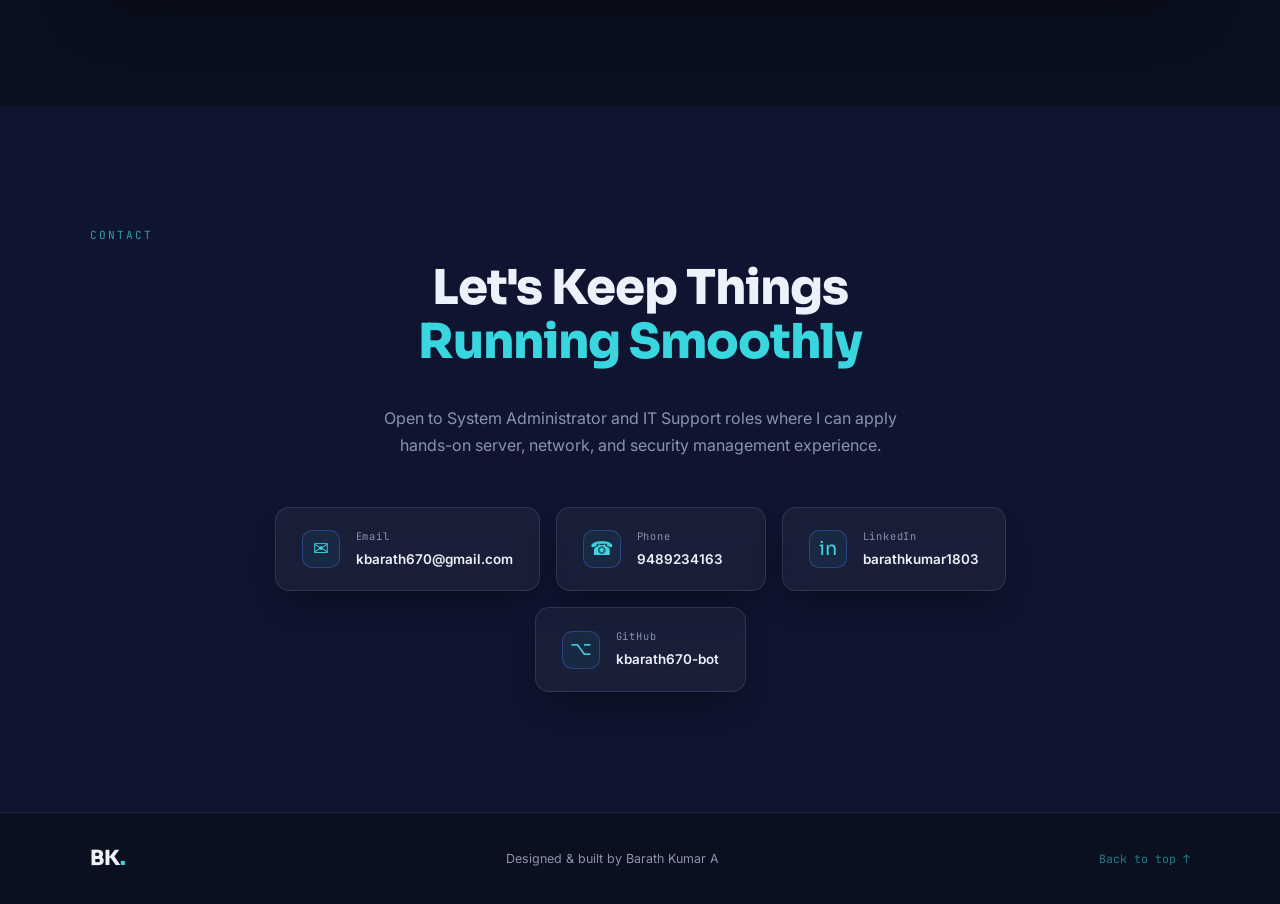
==== commit f17df004: "index.html" ====
--- a/index.html
+++ b/index.html
@@ -338,7 +338,7 @@
 <footer>
   <div class="container footer-inner">
     <span class="footer-logo">BK<span class="dot">.</span></span>
-    <p class="footer-copy">Designed & built by Barath Kumar A/p>
+    <p class="footer-copy">Designed & built by Barath Kumar A</p>
     <a href="#hero" class="footer-top">Back to top ↑</a>
   </div>
 </footer>
